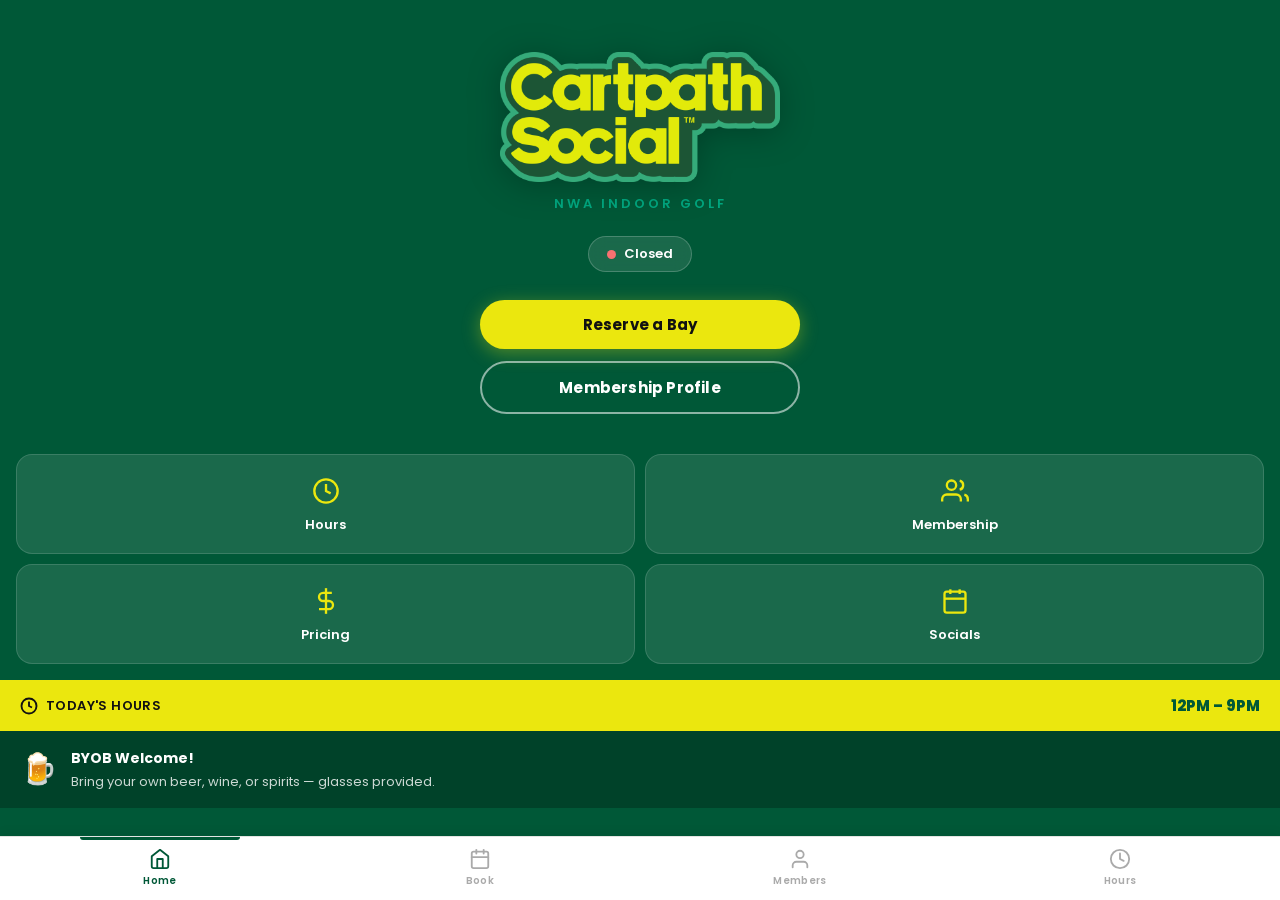
==== cartpath-social/index.html @ 43f588a2 "Add files via upload" ====
<!DOCTYPE html>
<html lang="en">
<head>
  <meta charset="UTF-8">
  <meta name="viewport" content="width=device-width, initial-scale=1, viewport-fit=cover">
  <meta name="theme-color" content="#005837">
  <meta name="description" content="Cartpath Social — NWA Indoor Golf Simulator in Lowell, AR">

  <!-- PWA / Apple -->
  <meta name="mobile-web-app-capable" content="yes">
  <meta name="apple-mobile-web-app-capable" content="yes">
  <meta name="apple-mobile-web-app-status-bar-style" content="black-translucent">
  <meta name="apple-mobile-web-app-title" content="Cartpath">

  <!-- Icons & Manifest -->
  <link rel="icon" type="image/svg+xml" href="icons/icon.svg">
  <link rel="apple-touch-icon" href="icons/icon.svg">
  <link rel="manifest" href="manifest.json">

  <!-- Poppins (body) -->
  <link rel="preconnect" href="https://fonts.googleapis.com">
  <link rel="preconnect" href="https://fonts.gstatic.com" crossorigin>
  <link href="https://fonts.googleapis.com/css2?family=Poppins:wght@300;400;500;600;700;800&display=swap" rel="stylesheet">

  <link rel="stylesheet" href="styles.css?v=3">
  <title>Cartpath Social</title>
</head>
<body>

<div id="app">

  <!-- ═══════════════ HOME ═══════════════ -->
  <section id="screen-home" class="screen active">

    <div class="home-hero">
      <img src="icons/logo.png" alt="Cartpath Social" class="hero-logo">
      <p class="tagline">NWA Indoor Golf</p>

      <div class="open-pill" id="open-pill">
        <span class="status-dot" id="status-dot"></span>
        <span class="status-text" id="status-text">Checking…</span>
      </div>

      <div class="hero-ctas">
        <a href="https://app.birrdi.com/u/browse/reserve?team_booking_link_id=cartpath-social"
           class="btn btn-yellow" target="_blank" rel="noopener noreferrer">
          Reserve a Bay
        </a>
        <a href="https://app.birrdi.com/u/browse_memberships"
           class="btn btn-ghost" target="_blank" rel="noopener noreferrer">
          Membership Profile
        </a>
      </div>
    </div>

    <div class="shortcuts-grid">
      <button class="tile" data-nav="hours">
        <span class="tile-icon">
          <svg viewBox="0 0 24 24" fill="none" stroke="currentColor" stroke-width="2"><circle cx="12" cy="12" r="10"/><polyline points="12 6 12 12 16 14"/></svg>
        </span>
        <span class="tile-label">Hours</span>
      </button>
      <button class="tile" data-nav="members">
        <span class="tile-icon">
          <svg viewBox="0 0 24 24" fill="none" stroke="currentColor" stroke-width="2"><path d="M17 21v-2a4 4 0 0 0-4-4H5a4 4 0 0 0-4 4v2"/><circle cx="9" cy="7" r="4"/><path d="M23 21v-2a4 4 0 0 0-3-3.87"/><path d="M16 3.13a4 4 0 0 1 0 7.75"/></svg>
        </span>
        <span class="tile-label">Membership</span>
      </button>
      <button class="tile" data-nav="book">
        <span class="tile-icon">
          <svg viewBox="0 0 24 24" fill="none" stroke="currentColor" stroke-width="2"><line x1="12" y1="1" x2="12" y2="23"/><path d="M17 5H9.5a3.5 3.5 0 0 0 0 7h5a3.5 3.5 0 0 1 0 7H6"/></svg>
        </span>
        <span class="tile-label">Pricing</span>
      </button>
      <button class="tile" data-events>
        <span class="tile-icon">
          <svg viewBox="0 0 24 24" fill="none" stroke="currentColor" stroke-width="2"><rect x="3" y="4" width="18" height="18" rx="2" ry="2"/><line x1="16" y1="2" x2="16" y2="6"/><line x1="8" y1="2" x2="8" y2="6"/><line x1="3" y1="10" x2="21" y2="10"/></svg>
        </span>
        <span class="tile-label">Socials</span>
      </button>
    </div>

    <div class="today-strip">
      <div class="today-strip-left">
        <svg class="strip-icon" viewBox="0 0 24 24" fill="none" stroke="currentColor" stroke-width="2.5"><circle cx="12" cy="12" r="10"/><polyline points="12 6 12 12 16 14"/></svg>
        <span class="strip-label">Today's Hours</span>
      </div>
      <span class="strip-time" id="today-hours">—</span>
    </div>

    <div class="byob-strip">
      <span class="byob-icon">🍺</span>
      <div class="byob-text">
        <strong>BYOB Welcome!</strong>
        <span>Bring your own beer, wine, or spirits — glasses provided.</span>
      </div>
    </div>

  </section>

  <!-- ═══════════════ BOOK ═══════════════ -->
  <section id="screen-book" class="screen">

    <div class="green-header">
      <h2 class="screen-title">Book a Bay</h2>
    </div>

    <div class="content-area">

      <div class="reserve-block">
        <a href="https://app.birrdi.com/u/browse/reserve?team_booking_link_id=cartpath-social"
           class="btn btn-yellow btn-xl" target="_blank" rel="noopener noreferrer">
          Reserve Now
        </a>
      </div>

      <div class="card">
        <h3 class="card-heading">Bay Pricing</h3>

        <div class="pricing-row">
          <div class="pricing-meta">
            <span class="pricing-tier">Non-Peak</span>
            <span class="pricing-note">Mon – Fri before 5 PM</span>
          </div>
          <div class="pricing-val">
            <span class="price-amt">$35</span>
            <span class="price-unit">/hr</span>
          </div>
        </div>

        <div class="pricing-divider"></div>

        <div class="pricing-row">
          <div class="pricing-meta">
            <span class="pricing-tier">Peak</span>
            <span class="pricing-note">Evenings &amp; Weekends</span>
          </div>
          <div class="pricing-val">
            <span class="price-amt">$50</span>
            <span class="price-unit">/hr</span>
          </div>
        </div>

      </div>

      <div class="card">
        <h3 class="card-heading">Contact Us</h3>
        <div class="contact-list">
          <a href="tel:4794873622" class="contact-item">
            <span class="contact-icon">
              <svg viewBox="0 0 24 24" fill="none" stroke="currentColor" stroke-width="2"><path d="M22 16.92v3a2 2 0 0 1-2.18 2 19.79 19.79 0 0 1-8.63-3.07A19.5 19.5 0 0 1 4.64 11 19.79 19.79 0 0 1 1.55 2.38 2 2 0 0 1 3.54 0h3a2 2 0 0 1 2 1.72 12.84 12.84 0 0 0 .7 2.81 2 2 0 0 1-.45 2.11L7.91 8.6a16 16 0 0 0 5.55 5.55l1.96-1.96a2 2 0 0 1 2.11-.45c.9.361 1.843.612 2.81.7A2 2 0 0 1 22 14.92z"/></svg>
            </span>
            <span class="contact-detail">(479) 487-3622</span>
          </a>
          <a href="mailto:info@cartpathsocial.com" class="contact-item">
            <span class="contact-icon">
              <svg viewBox="0 0 24 24" fill="none" stroke="currentColor" stroke-width="2"><path d="M4 4h16c1.1 0 2 .9 2 2v12c0 1.1-.9 2-2 2H4c-1.1 0-2-.9-2-2V6c0-1.1.9-2 2-2z"/><polyline points="22,6 12,13 2,6"/></svg>
            </span>
            <span class="contact-detail">hello@cartpathsocial.com</span>
          </a>
          <a href="https://instagram.com/cartpathsocial" class="contact-item" target="_blank" rel="noopener noreferrer">
            <span class="contact-icon">
              <svg viewBox="0 0 24 24" fill="none" stroke="currentColor" stroke-width="2"><rect x="2" y="2" width="20" height="20" rx="5" ry="5"/><path d="M16 11.37A4 4 0 1 1 12.63 8 4 4 0 0 1 16 11.37z"/><line x1="17.5" y1="6.5" x2="17.51" y2="6.5"/></svg>
            </span>
            <span class="contact-detail">@cartpathsocial</span>
          </a>
        </div>
      </div>

    </div>
  </section>

  <!-- ═══════════════ MEMBERS ═══════════════ -->
  <section id="screen-members" class="screen">

    <div class="members-hero">
      <span class="members-badge">MEMBER</span>
      <h2 class="members-title">Join the Club</h2>
      <p class="members-sub">Exclusive perks for dedicated golfers</p>
      <a href="https://app.birrdi.com/u/browse_memberships"
         class="btn btn-green btn-xl" target="_blank" rel="noopener noreferrer">
        Sign Up
      </a>
    </div>

    <div class="content-area">

      <div class="card">
        <h3 class="card-heading">Member Perks</h3>
        <ul class="perks-list">
          <li class="perk">
            <span class="perk-icon">⏱</span>
            <div class="perk-body">
              <strong>Free Weekly Hours</strong>
              <span>Complimentary bay time every week</span>
            </div>
          </li>
          <li class="perk">
            <span class="perk-icon">📅</span>
            <div class="perk-body">
              <strong>Extended Booking Window</strong>
              <span>Book further in advance than non-members</span>
            </div>
          </li>
          <li class="perk">
            <span class="perk-icon">🛍</span>
            <div class="perk-body">
              <strong>15% Merch Discount</strong>
              <span>On all Cartpath Social merchandise</span>
            </div>
          </li>
          <li class="perk">
            <span class="perk-icon">⭐</span>
            <div class="perk-body">
              <strong>Member-Only Events</strong>
              <span>Exclusive tournaments and social nights</span>
            </div>
          </li>
          <li class="perk">
            <span class="perk-icon">🏌️</span>
            <div class="perk-body">
              <strong>Club Storage</strong>
              <span>Store your clubs on-site, hassle-free</span>
            </div>
          </li>
        </ul>
      </div>


    </div>
  </section>

  <!-- ═══════════════ HOURS ═══════════════ -->
  <section id="screen-hours" class="screen">

    <div class="green-header">
      <h2 class="screen-title">Hours &amp; Location</h2>
    </div>

    <div class="content-area">

      <div class="card">
        <h3 class="card-heading">Weekly Schedule</h3>
        <div id="hours-table"></div>
      </div>

      <div class="card">
        <h3 class="card-heading">Peak vs Non-Peak</h3>
        <div class="peak-grid">
          <div class="peak-box peak-box--teal">
            <span class="peak-label">Non-Peak</span>
            <p class="peak-desc">Mon – Fri<br>before 5 PM</p>
            <span class="peak-price">$35/hr</span>
          </div>
          <div class="peak-box peak-box--green">
            <span class="peak-label">Peak</span>
            <p class="peak-desc">Evenings<br>&amp; Weekends</p>
            <span class="peak-price">$50/hr</span>
          </div>
        </div>
      </div>

      <div class="card">
        <h3 class="card-heading">Location</h3>
        <div class="address-block">
          <span class="address-pin">📍</span>
          <div class="address-lines">
            <strong>Cartpath Social</strong>
            <span>122 Grant Place, Units H &amp; I</span>
            <span>Lowell, AR 72745</span>
          </div>
        </div>
        <a href="https://www.google.com/maps/search/?api=1&query=122+Grant+Place+Units+H+I+Lowell+AR+72745"
           class="btn btn-yellow maps-btn" target="_blank" rel="noopener noreferrer">
          Open in Maps
        </a>
      </div>

    </div>
  </section>

</div><!-- /#app -->

<!-- ═══════════════ BOTTOM NAV ═══════════════ -->
<nav id="bottom-nav">
  <button class="nav-btn active" data-screen="home">
    <svg class="nav-icon" viewBox="0 0 24 24" fill="none" stroke="currentColor" stroke-width="2" stroke-linecap="round" stroke-linejoin="round">
      <path d="M3 9l9-7 9 7v11a2 2 0 0 1-2 2H5a2 2 0 0 1-2-2z"/>
      <polyline points="9 22 9 12 15 12 15 22"/>
    </svg>
    <span class="nav-label">Home</span>
  </button>
  <button class="nav-btn" data-screen="book">
    <svg class="nav-icon" viewBox="0 0 24 24" fill="none" stroke="currentColor" stroke-width="2" stroke-linecap="round" stroke-linejoin="round">
      <rect x="3" y="4" width="18" height="18" rx="2" ry="2"/>
      <line x1="16" y1="2" x2="16" y2="6"/>
      <line x1="8" y1="2" x2="8" y2="6"/>
      <line x1="3" y1="10" x2="21" y2="10"/>
    </svg>
    <span class="nav-label">Book</span>
  </button>
  <button class="nav-btn" data-screen="members">
    <svg class="nav-icon" viewBox="0 0 24 24" fill="none" stroke="currentColor" stroke-width="2" stroke-linecap="round" stroke-linejoin="round">
      <path d="M20 21v-2a4 4 0 0 0-4-4H8a4 4 0 0 0-4 4v2"/>
      <circle cx="12" cy="7" r="4"/>
    </svg>
    <span class="nav-label">Members</span>
  </button>
  <button class="nav-btn" data-screen="hours">
    <svg class="nav-icon" viewBox="0 0 24 24" fill="none" stroke="currentColor" stroke-width="2" stroke-linecap="round" stroke-linejoin="round">
      <circle cx="12" cy="12" r="10"/>
      <polyline points="12 6 12 12 16 14"/>
    </svg>
    <span class="nav-label">Hours</span>
  </button>
</nav>

<script src="app.js?v=3"></script>
</body>
</html>
---- cartpath-social/styles.css ----
/* ─── Newake headline font ─────────────────────────────────────────────────── */
@import url('https://fonts.cdnfonts.com/css/newake');

/* ─── Brand tokens ─────────────────────────────────────────────────────────── */
:root {
  --green:  #005837;
  --teal:   #00a67f;
  --yellow: #ebe70e;
  --white:  #ffffff;

  --dark:       #111111;
  --gray-soft:  #f4f5f4;
  --gray-mid:   #e2e4e2;
  --gray-text:  #666666;

  --radius-xl: 20px;
  --radius-lg: 16px;
  --radius-md: 12px;
  --radius-sm:  8px;
  --radius-pill: 100px;

  --shadow-card: 0 2px 16px rgba(0,0,0,.07), 0 1px 4px rgba(0,0,0,.04);

  --nav-h: 64px;
  --safe-bot: env(safe-area-inset-bottom, 0px);
}

/* ─── Reset ────────────────────────────────────────────────────────────────── */
*, *::before, *::after { box-sizing: border-box; margin: 0; padding: 0; }
html { height: 100%; }
body {
  font-family: 'Poppins', sans-serif;
  background: var(--green);
  color: var(--dark);
  -webkit-font-smoothing: antialiased;
  height: 100%;
  overflow: hidden;
}
a { text-decoration: none; color: inherit; }
button { font-family: inherit; cursor: pointer; background: none; border: none; }
ul { list-style: none; }
svg { display: block; }

/* ─── App shell ────────────────────────────────────────────────────────────── */
#app {
  position: fixed;
  inset: 0;
  bottom: calc(var(--nav-h) + var(--safe-bot));
}

/* ─── Screens ──────────────────────────────────────────────────────────────── */
.screen {
  position: absolute;
  inset: 0;
  overflow-y: auto;
  overflow-x: hidden;
  -webkit-overflow-scrolling: touch;
  background: var(--gray-soft);

  opacity: 0;
  pointer-events: none;
  transform: translateY(6px);
  transition: opacity .22s ease, transform .22s ease;
  will-change: opacity, transform;
}
.screen.active {
  opacity: 1;
  pointer-events: auto;
  transform: translateY(0);
}

/* ─── Bottom nav ───────────────────────────────────────────────────────────── */
#bottom-nav {
  position: fixed;
  bottom: 0;
  left: 0;
  right: 0;
  height: calc(var(--nav-h) + var(--safe-bot));
  padding-bottom: var(--safe-bot);
  background: var(--white);
  border-top: 1px solid var(--gray-mid);
  display: flex;
  z-index: 200;
  box-shadow: 0 -2px 12px rgba(0,0,0,.06);
}
.nav-btn {
  flex: 1;
  display: flex;
  flex-direction: column;
  align-items: center;
  justify-content: center;
  gap: 3px;
  color: #aaa;
  padding: 8px 4px;
  transition: color .18s;
  -webkit-tap-highlight-color: transparent;
  position: relative;
}
.nav-btn.active { color: var(--green); }
.nav-btn.active::after {
  content: '';
  position: absolute;
  top: 0;
  left: 25%;
  right: 25%;
  height: 3px;
  background: var(--green);
  border-radius: 0 0 4px 4px;
}
.nav-icon { width: 22px; height: 22px; }
.nav-label { font-size: 10px; font-weight: 600; letter-spacing: .3px; }

/* ─── Shared: buttons ──────────────────────────────────────────────────────── */
.btn {
  display: inline-flex;
  align-items: center;
  justify-content: center;
  padding: 13px 26px;
  border-radius: var(--radius-pill);
  font-size: 15px;
  font-weight: 700;
  font-family: 'Poppins', sans-serif;
  letter-spacing: .2px;
  transition: transform .14s, box-shadow .14s, opacity .14s;
  -webkit-tap-highlight-color: transparent;
  cursor: pointer;
  border: none;
  white-space: nowrap;
}
.btn:active { transform: scale(.96); opacity: .9; }

.btn-yellow {
  background: var(--yellow);
  color: var(--dark);
  box-shadow: 0 4px 18px rgba(235,231,14,.35);
}
.btn-yellow:hover { box-shadow: 0 6px 24px rgba(235,231,14,.45); }

.btn-ghost {
  background: transparent;
  color: var(--white);
  border: 2px solid rgba(255,255,255,.55);
}
.btn-ghost:hover { border-color: var(--white); }

.btn-green {
  background: var(--green);
  color: var(--white);
  box-shadow: 0 4px 16px rgba(0,88,55,.3);
}

.btn-xl {
  padding: 16px 40px;
  font-size: 17px;
  width: 100%;
  max-width: 340px;
}

/* ─── Shared: green header strip ───────────────────────────────────────────── */
.green-header {
  background: var(--green);
  padding: 52px 20px 22px;
}
.screen-title {
  font-family: 'Newake', 'Impact', 'Arial Black', sans-serif;
  font-size: 30px;
  font-weight: 400;
  color: var(--white);
  letter-spacing: .5px;
}

/* ─── Shared: content area & cards ─────────────────────────────────────────── */
.content-area {
  padding: 16px;
  display: flex;
  flex-direction: column;
  gap: 14px;
  padding-bottom: 24px;
}
.card {
  background: var(--white);
  border-radius: var(--radius-xl);
  padding: 20px;
  box-shadow: var(--shadow-card);
}
.card-heading {
  font-size: 11px;
  font-weight: 700;
  letter-spacing: 1.2px;
  text-transform: uppercase;
  color: var(--teal);
  margin-bottom: 16px;
}

/* ══════════════════════════════════════════════════════
   HOME SCREEN
══════════════════════════════════════════════════════ */
#screen-home { background: var(--green); }

/* Hero */
.home-hero {
  padding: 52px 24px 36px;
  text-align: center;
  background: var(--green);
}
.hero-logo {
  width: min(280px, 80vw);
  height: auto;
  display: block;
  margin: 0 auto 12px;
  filter: drop-shadow(0 4px 16px rgba(0,0,0,.25));
}
.tagline {
  font-size: 13px;
  font-weight: 600;
  color: var(--teal);
  letter-spacing: 3px;
  text-transform: uppercase;
  margin-bottom: 22px;
}

/* Open pill */
.open-pill {
  display: inline-flex;
  align-items: center;
  gap: 8px;
  background: rgba(255,255,255,.1);
  border: 1px solid rgba(255,255,255,.2);
  backdrop-filter: blur(8px);
  -webkit-backdrop-filter: blur(8px);
  border-radius: var(--radius-pill);
  padding: 7px 18px;
  margin-bottom: 28px;
}
.status-dot {
  width: 9px;
  height: 9px;
  border-radius: 50%;
  background: #6ee7a0;
  flex-shrink: 0;
}
.open-pill.is-open  .status-dot { animation: pulse-open  1.6s ease-in-out infinite; }
.open-pill.is-closed .status-dot { background: #f87171; animation: pulse-closed 1.6s ease-in-out infinite; }
@keyframes pulse-open {
  0%,100% { box-shadow: 0 0 0 0 rgba(110,231,160,.7); }
  55%      { box-shadow: 0 0 0 7px rgba(110,231,160,0); }
}
@keyframes pulse-closed {
  0%,100% { box-shadow: 0 0 0 0 rgba(248,113,113,.7); }
  55%      { box-shadow: 0 0 0 7px rgba(248,113,113,0); }
}
.status-text {
  font-size: 13px;
  font-weight: 600;
  color: var(--white);
}

/* CTA buttons */
.hero-ctas {
  display: flex;
  flex-direction: column;
  align-items: center;
  gap: 12px;
}
.hero-ctas .btn { width: 100%; max-width: 320px; }

/* Shortcut tiles */
.shortcuts-grid {
  display: grid;
  grid-template-columns: 1fr 1fr;
  gap: 10px;
  padding: 4px 16px 16px;
  background: var(--green);
}
.tile {
  background: rgba(255,255,255,.1);
  border: 1px solid rgba(255,255,255,.14);
  border-radius: var(--radius-lg);
  padding: 22px 14px 18px;
  display: flex;
  flex-direction: column;
  align-items: center;
  gap: 10px;
  transition: background .18s, transform .14s;
  -webkit-tap-highlight-color: transparent;
}
.tile:active { transform: scale(.95); background: rgba(255,255,255,.17); }
.tile-icon svg { width: 28px; height: 28px; stroke: var(--yellow); }
.tile-label {
  font-size: 13px;
  font-weight: 600;
  color: var(--white);
}

/* Today's hours strip */
.today-strip {
  background: var(--yellow);
  padding: 14px 20px;
  display: flex;
  align-items: center;
  justify-content: space-between;
  gap: 12px;
}
.today-strip-left {
  display: flex;
  align-items: center;
  gap: 8px;
}
.strip-icon { width: 18px; height: 18px; stroke: var(--dark); }
.strip-label {
  font-size: 13px;
  font-weight: 600;
  color: var(--dark);
  text-transform: uppercase;
  letter-spacing: .4px;
}
.strip-time {
  font-size: 15px;
  font-weight: 800;
  color: var(--green);
}

/* BYOB strip */
.byob-strip {
  background: rgba(0,0,0,.25);
  padding: 16px 20px;
  display: flex;
  align-items: center;
  gap: 14px;
  min-height: 72px;
}
.byob-icon { font-size: 30px; flex-shrink: 0; }
.byob-text { display: flex; flex-direction: column; gap: 3px; }
.byob-text strong { font-size: 14px; color: var(--white); font-weight: 700; }
.byob-text span   { font-size: 13px; color: rgba(255,255,255,.8); }

/* ══════════════════════════════════════════════════════
   BOOK SCREEN
══════════════════════════════════════════════════════ */
.reserve-block {
  background: var(--green);
  padding: 28px 20px 28px;
  display: flex;
  justify-content: center;
  border-bottom: 3px solid rgba(0,0,0,.1);
}

/* Pricing table */
.pricing-row {
  display: flex;
  align-items: center;
  justify-content: space-between;
  padding: 14px 0;
}
.pricing-row--highlight {
  background: rgba(0,88,55,.05);
  border-radius: var(--radius-md);
  padding: 14px 12px;
  margin: 4px -12px;
}
.pricing-divider { height: 1px; background: var(--gray-mid); }
.pricing-tier  { display: block; font-size: 16px; font-weight: 700; color: var(--dark); }
.pricing-note  { display: block; font-size: 12px; color: var(--gray-text); margin-top: 2px; }
.pricing-val            { display: flex; align-items: baseline; gap: 2px; flex-shrink: 0; }
.pricing-row--highlight .pricing-val { flex-direction: column; align-items: flex-end; gap: 3px; }
.price-amt     { font-size: 26px; font-weight: 800; color: var(--green); white-space: nowrap; line-height: 1; }
.price-amt--sm { font-size: 19px; }
.price-unit    { font-size: 13px; color: var(--gray-text); }

/* Contact */
.contact-list { display: flex; flex-direction: column; gap: 10px; }
.contact-item {
  display: flex;
  align-items: center;
  gap: 14px;
  padding: 13px 14px;
  background: var(--gray-soft);
  border-radius: var(--radius-md);
  transition: background .16s;
  -webkit-tap-highlight-color: transparent;
}
.contact-item:active { background: var(--gray-mid); }
.contact-icon { width: 40px; height: 40px; flex-shrink: 0; display: flex; align-items: center; justify-content: center; }
.contact-icon svg { width: 22px; height: 22px; stroke: var(--teal); }
.contact-detail { font-size: 14px; font-weight: 500; }

/* ══════════════════════════════════════════════════════
   MEMBERS SCREEN
══════════════════════════════════════════════════════ */
#screen-members { background: var(--gray-soft); }

.members-hero {
  background: var(--yellow);
  padding: 52px 24px 36px;
  text-align: center;
  border-radius: 0 0 28px 28px;
}
.members-badge {
  display: inline-block;
  background: var(--green);
  color: var(--white);
  font-size: 10px;
  font-weight: 700;
  letter-spacing: 2px;
  padding: 5px 14px;
  border-radius: var(--radius-pill);
  margin-bottom: 14px;
}
.members-title {
  font-family: 'Newake', 'Impact', 'Arial Black', sans-serif;
  font-size: 40px;
  font-weight: 400;
  color: var(--green);
  margin-bottom: 8px;
}
.members-sub {
  font-size: 14px;
  color: rgba(0,88,55,.75);
  margin-bottom: 26px;
}

/* Perks */
.perks-list { display: flex; flex-direction: column; gap: 18px; }
.perk { display: flex; align-items: flex-start; gap: 14px; }
.perk-icon {
  font-size: 20px;
  width: 42px;
  height: 42px;
  display: flex;
  align-items: center;
  justify-content: center;
  background: rgba(0,88,55,.07);
  border-radius: var(--radius-md);
  flex-shrink: 0;
}
.perk-body { display: flex; flex-direction: column; gap: 3px; padding-top: 2px; }
.perk-body strong { font-size: 15px; font-weight: 700; color: var(--dark); }
.perk-body span   { font-size: 13px; color: var(--gray-text); }

/* Milestones */
.milestones { display: flex; flex-direction: column; }
.milestone {
  display: flex;
  align-items: stretch;
  gap: 16px;
}
.milestone-marker {
  width: 44px;
  height: 44px;
  flex-shrink: 0;
  border-radius: 50%;
  background: var(--gray-soft);
  border: 2px solid var(--gray-mid);
  display: flex;
  align-items: center;
  justify-content: center;
  font-size: 20px;
  z-index: 1;
}
.milestone--first .milestone-marker {
  background: var(--yellow);
  border-color: var(--yellow);
}
.milestone-marker--gold {
  background: linear-gradient(135deg, #f6d365, #fda085);
  border-color: #f6d365;
}
.milestone-line {
  width: 2px;
  background: var(--gray-mid);
  margin: 4px 0;
  align-self: stretch;
  margin-left: 21px;
  margin-right: -2px;
  flex-shrink: 0;
  min-height: 20px;
  order: -1;
  position: relative;
  top: 44px;
  height: calc(100% - 8px);
}
.milestone {
  position: relative;
  padding-bottom: 20px;
}
.milestone-body {
  display: flex;
  flex-direction: column;
  gap: 3px;
  padding-top: 10px;
  padding-bottom: 4px;
}
.milestone-when {
  font-size: 11px;
  font-weight: 700;
  text-transform: uppercase;
  letter-spacing: 1px;
  color: var(--teal);
}
.milestone-what { font-size: 15px; color: var(--dark); font-weight: 500; }

/* Override milestone layout with simpler connector */
.milestones { position: relative; }
.milestone { align-items: flex-start; }
.milestone-line { display: none; }
.milestones::before {
  content: '';
  position: absolute;
  left: 21px;
  top: 22px;
  bottom: 22px;
  width: 2px;
  background: var(--gray-mid);
}

/* ══════════════════════════════════════════════════════
   HOURS SCREEN
══════════════════════════════════════════════════════ */
/* Hours table */
.hours-row {
  display: flex;
  align-items: center;
  justify-content: space-between;
  padding: 12px 0;
  border-bottom: 1px solid var(--gray-mid);
  transition: background .16s;
}
.hours-row:last-child { border-bottom: none; }
.hours-row.is-today {
  background: rgba(0,88,55,.08);
  border-radius: var(--radius-md);
  padding: 12px 12px;
  margin: 0 -12px;
  border-bottom: none;
}
.hours-row.is-today + .hours-row { border-top: none; }
.hours-day {
  font-size: 15px;
  font-weight: 600;
  color: var(--dark);
  display: flex;
  align-items: center;
  gap: 8px;
}
.hours-row.is-today .hours-day { color: var(--green); font-weight: 700; }
.today-badge {
  font-size: 9px;
  font-weight: 800;
  letter-spacing: 1px;
  background: var(--green);
  color: var(--white);
  padding: 3px 8px;
  border-radius: var(--radius-pill);
  text-transform: uppercase;
}
.hours-time { font-size: 14px; font-weight: 500; color: var(--gray-text); }
.hours-row.is-today .hours-time { color: var(--green); font-weight: 700; }

/* Peak grid */
.peak-grid {
  display: grid;
  grid-template-columns: 1fr 1fr;
  gap: 10px;
}
.peak-box {
  border-radius: var(--radius-lg);
  padding: 18px 14px;
  display: flex;
  flex-direction: column;
  gap: 6px;
  text-align: center;
}
.peak-box--teal { background: rgba(0,166,127,.1); }
.peak-box--green { background: rgba(0,88,55,.08); }
.peak-label {
  font-size: 11px;
  font-weight: 700;
  letter-spacing: 1px;
  text-transform: uppercase;
  color: var(--teal);
}
.peak-box--green .peak-label { color: var(--green); }
.peak-desc { font-size: 13px; color: var(--gray-text); line-height: 1.4; }
.peak-price { font-size: 22px; font-weight: 800; color: var(--green); }

/* Address */
.address-block {
  display: flex;
  gap: 14px;
  align-items: flex-start;
  margin-bottom: 18px;
}
.address-pin { font-size: 26px; flex-shrink: 0; line-height: 1; }
.address-lines { display: flex; flex-direction: column; gap: 3px; }
.address-lines strong { font-size: 16px; font-weight: 700; color: var(--dark); }
.address-lines span   { font-size: 14px; color: var(--gray-text); }
.maps-btn { width: 100%; }

/* ─── Misc utility ──────────────────────────────────────────────────────────── */
@media (prefers-reduced-motion: reduce) {
  .screen { transition: none; }
  .status-dot { animation: none !important; }
}
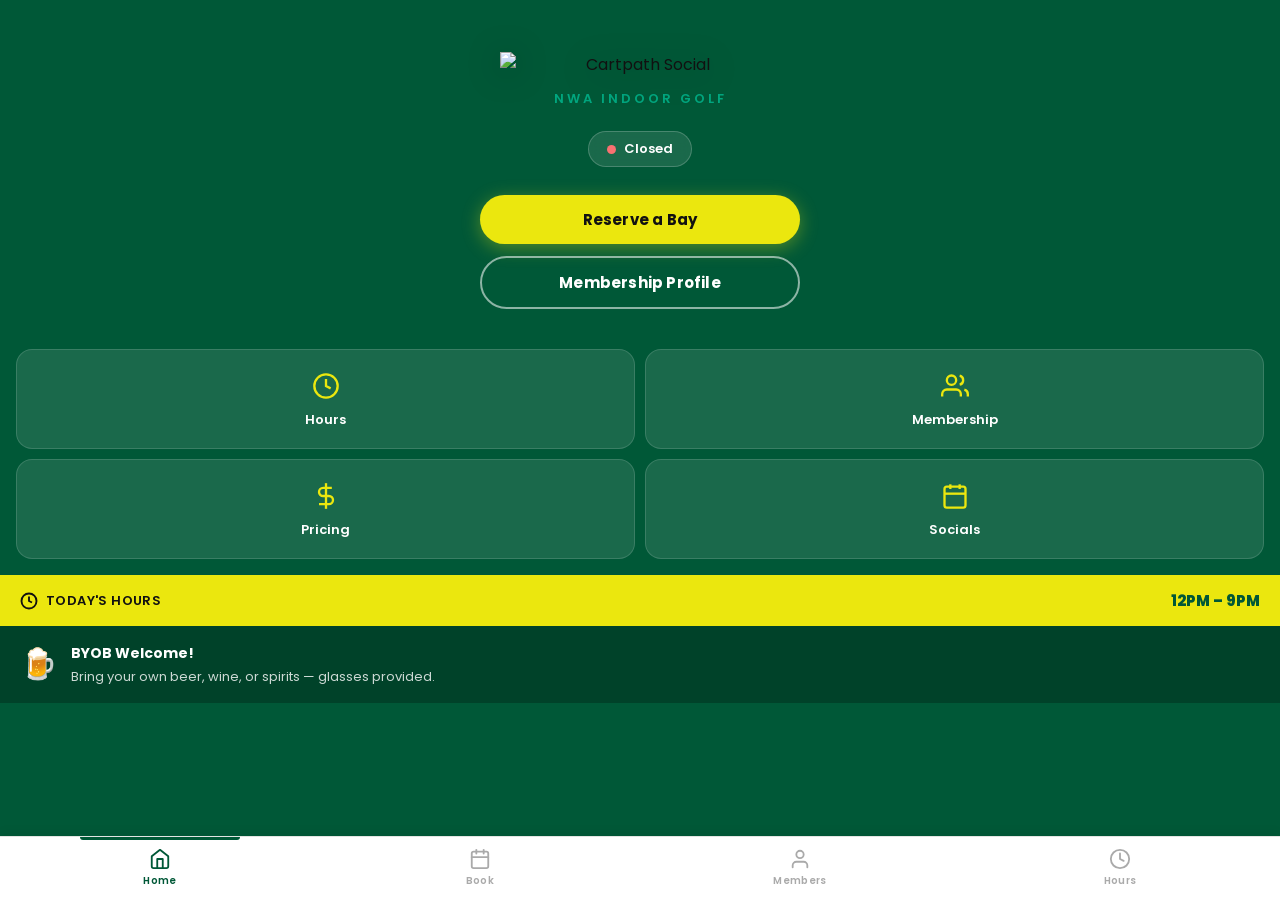
==== commit 94bf7ad7: "fix email" ====
--- a/cartpath-social/index.html
+++ b/cartpath-social/index.html
@@ -156,7 +156,7 @@
             <span class="contact-icon">
               <svg viewBox="0 0 24 24" fill="none" stroke="currentColor" stroke-width="2"><path d="M4 4h16c1.1 0 2 .9 2 2v12c0 1.1-.9 2-2 2H4c-1.1 0-2-.9-2-2V6c0-1.1.9-2 2-2z"/><polyline points="22,6 12,13 2,6"/></svg>
             </span>
-            <span class="contact-detail">hello@cartpathsocial.com</span>
+            <span class="contact-detail">info@cartpathsocial.com</span>
           </a>
           <a href="https://instagram.com/cartpathsocial" class="contact-item" target="_blank" rel="noopener noreferrer">
             <span class="contact-icon">
